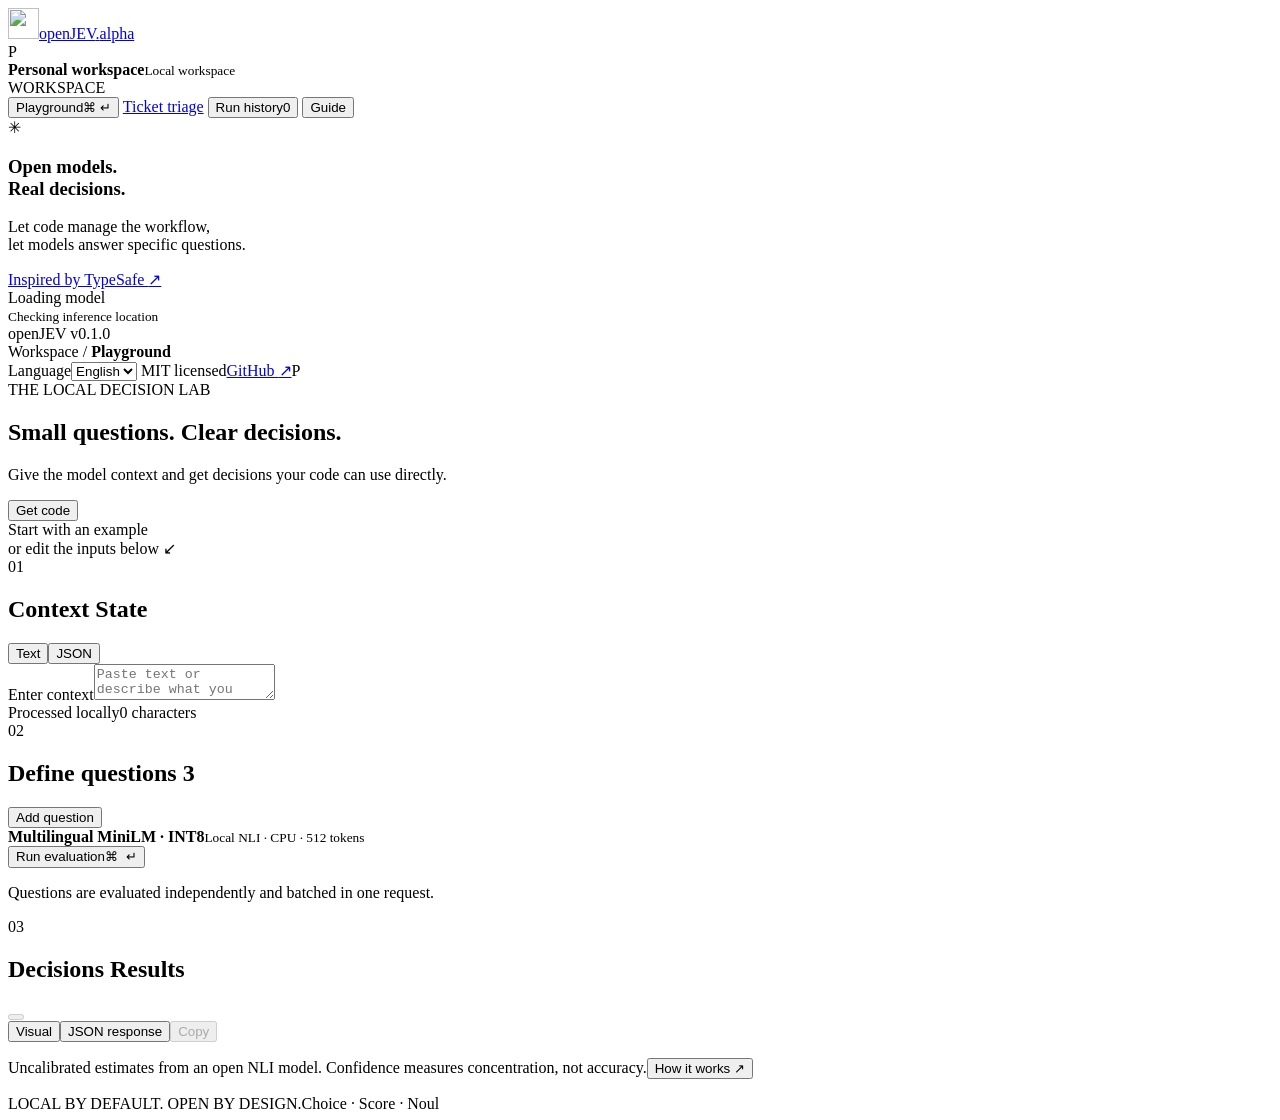
==== openjev/static/index.html @ 12d87a48 "Initialize bilingual decision playground and support triage" ====
<!doctype html>
<html lang="en">
<head>
  <meta charset="utf-8">
  <meta name="viewport" content="width=device-width, initial-scale=1">
  <meta name="theme-color" content="#f7f8f4">
  <meta name="description" content="openJEV — A local, open-source decision playground. Choice, Score, Noul.">
  <title>openJEV · Decision Playground</title>
  <link rel="icon" type="image/svg+xml" href="/static/mark.svg">
  <link rel="stylesheet" href="/static/style.css">
  <script defer src="/static/app.js"></script>
</head>
<body>
  <aside class="sidebar">
    <a class="brand" href="/" aria-label="openJEV home"><img src="/static/mark.svg" alt="" width="31" height="31"><span>openJEV<span class="brand-dot">.</span></span><span class="version">alpha</span></a>
    <div class="workspace"><span class="workspace-avatar">P</span><div><strong>Personal workspace</strong><small>Local workspace</small></div><span class="local-dot"></span></div>
    <div class="nav-label">WORKSPACE</div>
    <nav aria-label="Main navigation">
      <button class="nav-item active" data-view="playground"><span data-icon="sliders"></span>Playground<span class="nav-shortcut">⌘ ↵</span></button>
      <a class="nav-item tickets-link" href="/tickets"><span data-icon="book"></span>Ticket triage</a>
      <button class="nav-item" data-view="history"><span data-icon="history"></span>Run history<span id="history-count" class="nav-count">0</span></button>
      <button class="nav-item" data-view="guide"><span data-icon="book"></span>Guide</button>
    </nav>
    <div class="sidebar-note"><span class="mini-star">✳</span><h3>Open models.<br>Real decisions.</h3><p>Let code manage the workflow,<br>let models answer specific questions.</p><a href="https://docs.typesafe.ai/introduction" target="_blank" rel="noreferrer">Inspired by TypeSafe <span>↗</span></a></div>
    <div class="sidebar-bottom"><div id="connection"><span class="status-dot loading"></span><span id="status-label">Loading model</span></div><small id="location-note">Checking inference location</small><div class="sidebar-footer"><span>openJEV v0.1.0</span><a href="https://github.com/zoedsy/openJEV" target="_blank" rel="noreferrer" aria-label="GitHub repository"><span data-icon="github"></span></a></div></div>
  </aside>
  <div class="shell">
    <header class="topbar"><div class="breadcrumb">Workspace <span>/</span> <strong id="breadcrumb-view">Playground</strong></div><div class="topbar-right"><label class="language-picker"><span class="sr-only">Language</span><select id="language-select" aria-label="Language"><option value="en">English</option><option value="zh">中文</option></select></label><span class="opensource"><span class="local-dot"></span> MIT licensed</span><a href="https://github.com/zoedsy/openJEV" target="_blank" rel="noreferrer" class="repo-link">GitHub <span>↗</span></a><span class="avatar">P</span></div></header>
    <main>
      <section id="playground-view" class="page-view">
        <div class="page-heading"><div><div class="eyebrow"><span></span> THE LOCAL DECISION LAB</div><h1>Small questions. <span>Clear decisions.</span></h1><p>Give the model context and get decisions your code can use directly.</p></div><button id="code-button" class="button secondary"><span data-icon="code"></span> Get code</button></div>
        <div id="model-notice" class="notice" hidden></div>
        <div class="preset-bar"><span class="preset-label">Start with an example</span><div id="presets"></div><span class="preset-hint">or edit the inputs below <span>↙</span></span></div>
        <div class="workbench">
          <div class="input-column">
            <section class="panel state-panel"><div class="panel-heading"><div class="section-title"><span class="step">01</span><h2>Context <span>State</span></h2></div><div class="segmented" id="state-modes"><button class="selected" data-mode="text">Text</button><button data-mode="json">JSON</button></div></div><label for="state-input" class="sr-only">Enter context</label><textarea id="state-input" spellcheck="false" placeholder="Paste text or describe what you want to evaluate…"></textarea><div class="state-footer"><span><span data-icon="lock"></span> <span id="processing-location">Processed locally</span></span><span id="char-count">0 characters</span></div></section>
            <section class="questions-section"><div class="questions-heading"><div class="section-title"><span class="step">02</span><h2>Define questions <span id="question-count" class="count-badge">3</span></h2></div><button id="add-question" class="text-button"><span data-icon="plus"></span> Add question</button></div><div id="questions"></div></section>
            <div class="run-bar"><div class="model-selector"><span class="model-icon" data-icon="cpu"></span><div><strong>Multilingual MiniLM · INT8</strong><small>Local NLI <span>·</span> CPU <span>·</span> 512 tokens</small></div></div><button id="run-button" class="button primary"><span data-icon="play"></span><span id="run-label">Run evaluation</span><kbd>⌘ ↵</kbd></button></div>
            <p class="input-caption">Questions are evaluated independently and batched in one request.</p>
          </div>
          <section class="output-column panel"><div class="panel-heading output-heading"><div class="section-title"><span class="step">03</span><h2>Decisions <span>Results</span></h2></div><div class="output-actions"><span id="result-live" class="result-live" hidden>● LIVE</span><button id="download-result" class="icon-button" aria-label="Download result JSON" title="Download result JSON" disabled><span data-icon="download"></span></button></div></div><div class="output-tabs"><button class="selected" data-output="visual">Visual</button><button data-output="json">JSON response</button><button id="copy-result" class="copy-button" aria-label="Copy result" disabled><span data-icon="copy"></span> Copy</button></div><div id="error-message" role="alert" hidden></div><div id="output-content"></div><div class="output-footnote"><span data-icon="info"></span><p>Uncalibrated estimates from an open NLI model. Confidence measures concentration, not accuracy.<button data-view="guide">How it works ↗</button></p></div></section>
        </div>
        <div class="bottom-note"><span>LOCAL BY DEFAULT. OPEN BY DESIGN.</span><span>Choice <i>·</i> Score <i>·</i> Noul</span></div>
      </section>
      <section id="history-view" class="page-view" hidden><div class="page-heading"><div><div class="eyebrow"><span></span> YOUR EXPERIMENTS</div><h1>Every experiment, saved.</h1><p>The latest 20 runs stay in this browser. Select one to reopen it.</p></div><button id="clear-history" class="button secondary">Clear history</button></div><div id="history-list"></div></section>
      <section id="guide-view" class="page-view" hidden><div class="page-heading"><div><div class="eyebrow"><span></span> UNDER THE HOOD</div><h1>Make decisions a building block.</h1><p>openJEV is an independent local decision tool inspired by Jev’s public interface.</p></div></div><div class="guide-grid"><article class="guide-card"><span class="type-badge choice">Choice</span><h2>Choose from a finite set</h2><p>Describe each option clearly. MiniLM scores how the context supports each description; DiffusionGemma reads answer-label probabilities. The highest-probability option is returned.</p><code>choice = argmax(probabilities)</code></article><article class="guide-card"><span class="type-badge score">Score</span><h2>Score against your own scale</h2><p>Define 2–10 ordered levels, indexed from zero. The result is a probability-weighted mean: a three-level scale ranges from 0 to 2 and can return decimals.</p><code>score = Σ(index × probability)</code></article><article class="guide-card"><span class="type-badge noul">Noul</span><h2>Measure support for a statement</h2><p>Use a statement such as “The customer requests a refund.” Support approaches 1 and contradiction approaches 0. MiniLM assigns half of neutral probability to support; DiffusionGemma’s 0.5 means the two label probabilities are similar. Optional true / false criteria can define the alternatives.</p><code>MiniLM: P(entailment) + ½P(neutral)<br>DiffusionGemma: P(yes | yes, no)</code></article><article class="guide-card"><span class="type-badge confidence">Confidence</span><h2>See how concentrated the answer is</h2><p>For Choice and Score, normalized entropy measures concentration. A uniform distribution gives 0; all probability on one option gives 1. This is openJEV’s published formula.</p><code>confidence = 1 − H(p) / log(n)</code></article></div><article class="guide-wide"><h2>What works, and what remains</h2><p>Supports three primitives, structured state, questions and criteria, batched typed decisions, and <code>POST /v1/systemone</code>. The default backend is MIT-licensed MiniLM NLI. DiffusionGemma uses open weights and can run on your GPU server. The page identifies the active model and inference location.</p><p>This is not TypeSafe’s official Jev and does not include its weights or training recipe. Classifiers suit short-text semantic judgments; complex reasoning, precise counting, and cross-field calculations remain limitations. Probabilities are not calibrated to your task, and more questions still add work.</p><p>MiniLM allows 512 tokens per state/question/option pair. DiffusionGemma has an 8192-token service window, including its template. Oversized inputs fail explicitly instead of being silently truncated. A request allows 32 questions and 256 candidates; DiffusionGemma allows 128 options per Choice. Its questions share an answer canvas and may affect one another. Run history is stored in this browser and can be cleared.</p><div class="guide-links"><a href="https://docs.typesafe.ai/api" target="_blank" rel="noreferrer">TypeSafe API docs ↗</a><a href="https://huggingface.co/MoritzLaurer/multilingual-MiniLMv2-L6-mnli-xnli" target="_blank" rel="noreferrer">Open model and model card ↗</a><a href="/docs" target="_blank">openJEV API Explorer ↗</a></div></article></section>
    </main>
  </div>
  <dialog id="question-dialog"><form id="question-form"><div class="dialog-heading"><div><div class="eyebrow">BUILD A QUESTION</div><h2 id="dialog-title">Edit question</h2></div><button type="button" class="icon-button" data-close aria-label="Close">✕</button></div><label>Question ID<input id="edit-id" required maxlength="100" placeholder="e.g. department"></label><label>Question type<select id="edit-type"><option value="choice">Choice · Pick an option</option><option value="score">Score · Rate on a scale</option><option value="noul">Noul · Evaluate a statement</option></select></label><label>Question / statement<textarea id="edit-instructions" required rows="3" placeholder="Make the question specific, independent, and easy to judge"></textarea></label><label id="criteria-label">Option definitions <span>JSON</span><textarea id="edit-criteria" rows="8" spellcheck="false"></textarea></label><p id="criteria-help" class="form-help"></p><p id="form-error" role="alert"></p><div class="dialog-footer"><button type="button" class="button secondary" data-close>Cancel</button><button type="submit" class="button primary">Save question</button></div></form></dialog>
  <dialog id="code-dialog"><div class="dialog-heading"><div><div class="eyebrow">FROM PLAYGROUND TO CODE</div><h2>Use this decision in your code.</h2></div><button class="icon-button" data-close aria-label="Close">✕</button></div><div class="code-tabs"><button data-code="curl" class="selected">cURL</button><button data-code="python">Python</button><button data-code="javascript">JavaScript</button><button id="copy-code" class="text-button"><span data-icon="copy"></span> Copy code</button></div><pre id="code-content"></pre><p class="form-help">Requests go to your local service. The Python example uses only the standard library.</p></dialog>
  <div id="toast" role="status" hidden></div>
</body>
</html>
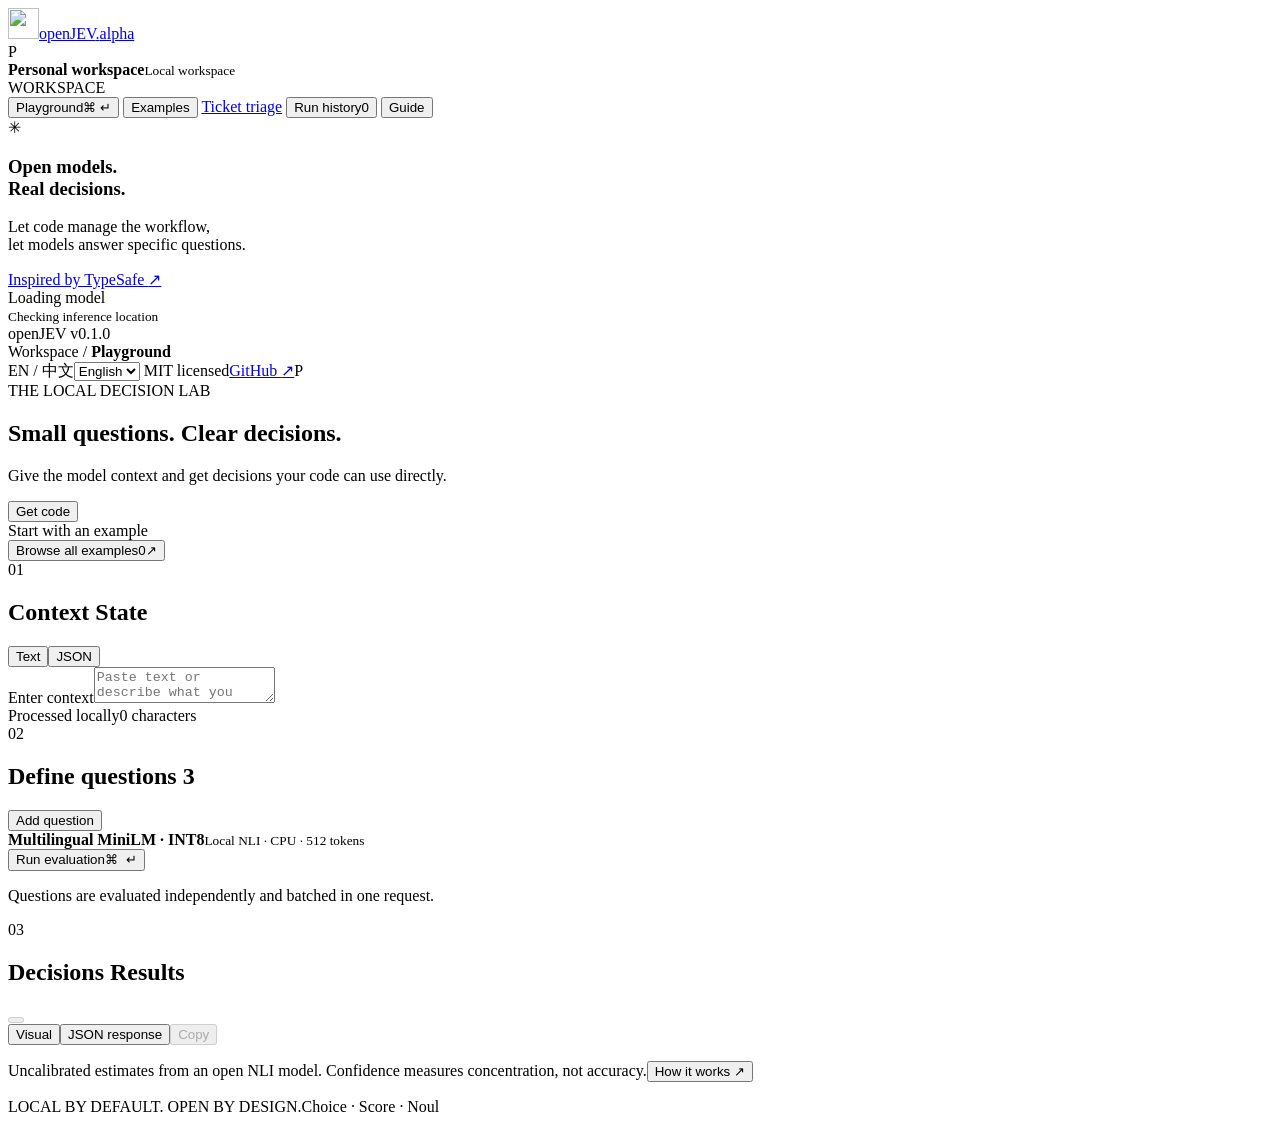
==== commit 0bdebb2d: "Add bilingual example gallery and twelve everyday scenarios" ====
--- a/openjev/static/index.html
+++ b/openjev/static/index.html
@@ -17,6 +17,7 @@
     <div class="nav-label">WORKSPACE</div>
     <nav aria-label="Main navigation">
       <button class="nav-item active" data-view="playground"><span data-icon="sliders"></span>Playground<span class="nav-shortcut">⌘ ↵</span></button>
+      <button class="nav-item" data-view="examples"><span data-icon="globe"></span>Examples</button>
       <a class="nav-item tickets-link" href="/tickets"><span data-icon="book"></span>Ticket triage</a>
       <button class="nav-item" data-view="history"><span data-icon="history"></span>Run history<span id="history-count" class="nav-count">0</span></button>
       <button class="nav-item" data-view="guide"><span data-icon="book"></span>Guide</button>
@@ -25,12 +26,12 @@
     <div class="sidebar-bottom"><div id="connection"><span class="status-dot loading"></span><span id="status-label">Loading model</span></div><small id="location-note">Checking inference location</small><div class="sidebar-footer"><span>openJEV v0.1.0</span><a href="https://github.com/zoedsy/openJEV" target="_blank" rel="noreferrer" aria-label="GitHub repository"><span data-icon="github"></span></a></div></div>
   </aside>
   <div class="shell">
-    <header class="topbar"><div class="breadcrumb">Workspace <span>/</span> <strong id="breadcrumb-view">Playground</strong></div><div class="topbar-right"><label class="language-picker"><span class="sr-only">Language</span><select id="language-select" aria-label="Language"><option value="en">English</option><option value="zh">中文</option></select></label><span class="opensource"><span class="local-dot"></span> MIT licensed</span><a href="https://github.com/zoedsy/openJEV" target="_blank" rel="noreferrer" class="repo-link">GitHub <span>↗</span></a><span class="avatar">P</span></div></header>
+    <header class="topbar"><div class="breadcrumb">Workspace <span>/</span> <strong id="breadcrumb-view">Playground</strong></div><div class="topbar-right"><label class="language-picker"><span class="language-label" aria-hidden="true">EN / 中文</span><select id="language-select" aria-label="Language"><option value="en">English</option><option value="zh">中文</option></select></label><span class="opensource"><span class="local-dot"></span> MIT licensed</span><a href="https://github.com/zoedsy/openJEV" target="_blank" rel="noreferrer" class="repo-link">GitHub <span>↗</span></a><span class="avatar">P</span></div></header>
     <main>
       <section id="playground-view" class="page-view">
         <div class="page-heading"><div><div class="eyebrow"><span></span> THE LOCAL DECISION LAB</div><h1>Small questions. <span>Clear decisions.</span></h1><p>Give the model context and get decisions your code can use directly.</p></div><button id="code-button" class="button secondary"><span data-icon="code"></span> Get code</button></div>
         <div id="model-notice" class="notice" hidden></div>
-        <div class="preset-bar"><span class="preset-label">Start with an example</span><div id="presets"></div><span class="preset-hint">or edit the inputs below <span>↙</span></span></div>
+        <div class="preset-bar"><span class="preset-label">Start with an example</span><div id="presets"></div><button id="browse-examples" class="browse-examples" data-view="examples"><span>Browse all examples</span><span id="example-total" class="example-total">0</span><span aria-hidden="true">↗</span></button></div>
         <div class="workbench">
           <div class="input-column">
             <section class="panel state-panel"><div class="panel-heading"><div class="section-title"><span class="step">01</span><h2>Context <span>State</span></h2></div><div class="segmented" id="state-modes"><button class="selected" data-mode="text">Text</button><button data-mode="json">JSON</button></div></div><label for="state-input" class="sr-only">Enter context</label><textarea id="state-input" spellcheck="false" placeholder="Paste text or describe what you want to evaluate…"></textarea><div class="state-footer"><span><span data-icon="lock"></span> <span id="processing-location">Processed locally</span></span><span id="char-count">0 characters</span></div></section>
@@ -42,6 +43,14 @@
         </div>
         <div class="bottom-note"><span>LOCAL BY DEFAULT. OPEN BY DESIGN.</span><span>Choice <i>·</i> Score <i>·</i> Noul</span></div>
       </section>
+      <section id="examples-view" class="page-view" hidden>
+        <div class="page-heading examples-heading"><div><div class="eyebrow"><span></span> EVERYDAY DECISIONS</div><h1>Find a scenario. <span>Make it yours.</span></h1><p>Explore everyday tasks in English and Chinese. Load an example, review its questions, and run it when you are ready.</p></div><button class="button secondary" data-view="playground">Back to Playground</button></div>
+        <div class="examples-intro"><span class="examples-intro-icon" data-icon="globe"></span><div><strong>English + 中文</strong><p>Every example includes both languages. Your language selection controls the inputs and questions you load.</p></div></div>
+        <div class="example-filters"><label class="example-search-label" for="example-search"><span>Search examples</span><input id="example-search" type="search" placeholder="Search in English or Chinese" autocomplete="off"></label><label for="example-category"><span>Category</span><select id="example-category"><option value="">All categories</option></select></label><button id="clear-example-filters" class="text-button" disabled>Clear filters</button></div>
+        <div class="example-gallery-meta"><span id="example-count" role="status" aria-live="polite"></span><span>Fictional examples · ready to edit</span></div>
+        <div id="example-gallery" class="example-gallery" role="list"></div>
+        <div id="example-empty" class="example-empty" hidden><h2>No examples match this search.</h2><p>Try another keyword or clear the filters.</p></div>
+      </section>
       <section id="history-view" class="page-view" hidden><div class="page-heading"><div><div class="eyebrow"><span></span> YOUR EXPERIMENTS</div><h1>Every experiment, saved.</h1><p>The latest 20 runs stay in this browser. Select one to reopen it.</p></div><button id="clear-history" class="button secondary">Clear history</button></div><div id="history-list"></div></section>
       <section id="guide-view" class="page-view" hidden><div class="page-heading"><div><div class="eyebrow"><span></span> UNDER THE HOOD</div><h1>Make decisions a building block.</h1><p>openJEV is an independent local decision tool inspired by Jev’s public interface.</p></div></div><div class="guide-grid"><article class="guide-card"><span class="type-badge choice">Choice</span><h2>Choose from a finite set</h2><p>Describe each option clearly. MiniLM scores how the context supports each description; DiffusionGemma reads answer-label probabilities. The highest-probability option is returned.</p><code>choice = argmax(probabilities)</code></article><article class="guide-card"><span class="type-badge score">Score</span><h2>Score against your own scale</h2><p>Define 2–10 ordered levels, indexed from zero. The result is a probability-weighted mean: a three-level scale ranges from 0 to 2 and can return decimals.</p><code>score = Σ(index × probability)</code></article><article class="guide-card"><span class="type-badge noul">Noul</span><h2>Measure support for a statement</h2><p>Use a statement such as “The customer requests a refund.” Support approaches 1 and contradiction approaches 0. MiniLM assigns half of neutral probability to support; DiffusionGemma’s 0.5 means the two label probabilities are similar. Optional true / false criteria can define the alternatives.</p><code>MiniLM: P(entailment) + ½P(neutral)<br>DiffusionGemma: P(yes | yes, no)</code></article><article class="guide-card"><span class="type-badge confidence">Confidence</span><h2>See how concentrated the answer is</h2><p>For Choice and Score, normalized entropy measures concentration. A uniform distribution gives 0; all probability on one option gives 1. This is openJEV’s published formula.</p><code>confidence = 1 − H(p) / log(n)</code></article></div><article class="guide-wide"><h2>What works, and what remains</h2><p>Supports three primitives, structured state, questions and criteria, batched typed decisions, and <code>POST /v1/systemone</code>. The default backend is MIT-licensed MiniLM NLI. DiffusionGemma uses open weights and can run on your GPU server. The page identifies the active model and inference location.</p><p>This is not TypeSafe’s official Jev and does not include its weights or training recipe. Classifiers suit short-text semantic judgments; complex reasoning, precise counting, and cross-field calculations remain limitations. Probabilities are not calibrated to your task, and more questions still add work.</p><p>MiniLM allows 512 tokens per state/question/option pair. DiffusionGemma has an 8192-token service window, including its template. Oversized inputs fail explicitly instead of being silently truncated. A request allows 32 questions and 256 candidates; DiffusionGemma allows 128 options per Choice. Its questions share an answer canvas and may affect one another. Run history is stored in this browser and can be cleared.</p><div class="guide-links"><a href="https://docs.typesafe.ai/api" target="_blank" rel="noreferrer">TypeSafe API docs ↗</a><a href="https://huggingface.co/MoritzLaurer/multilingual-MiniLMv2-L6-mnli-xnli" target="_blank" rel="noreferrer">Open model and model card ↗</a><a href="/docs" target="_blank">openJEV API Explorer ↗</a></div></article></section>
     </main>
